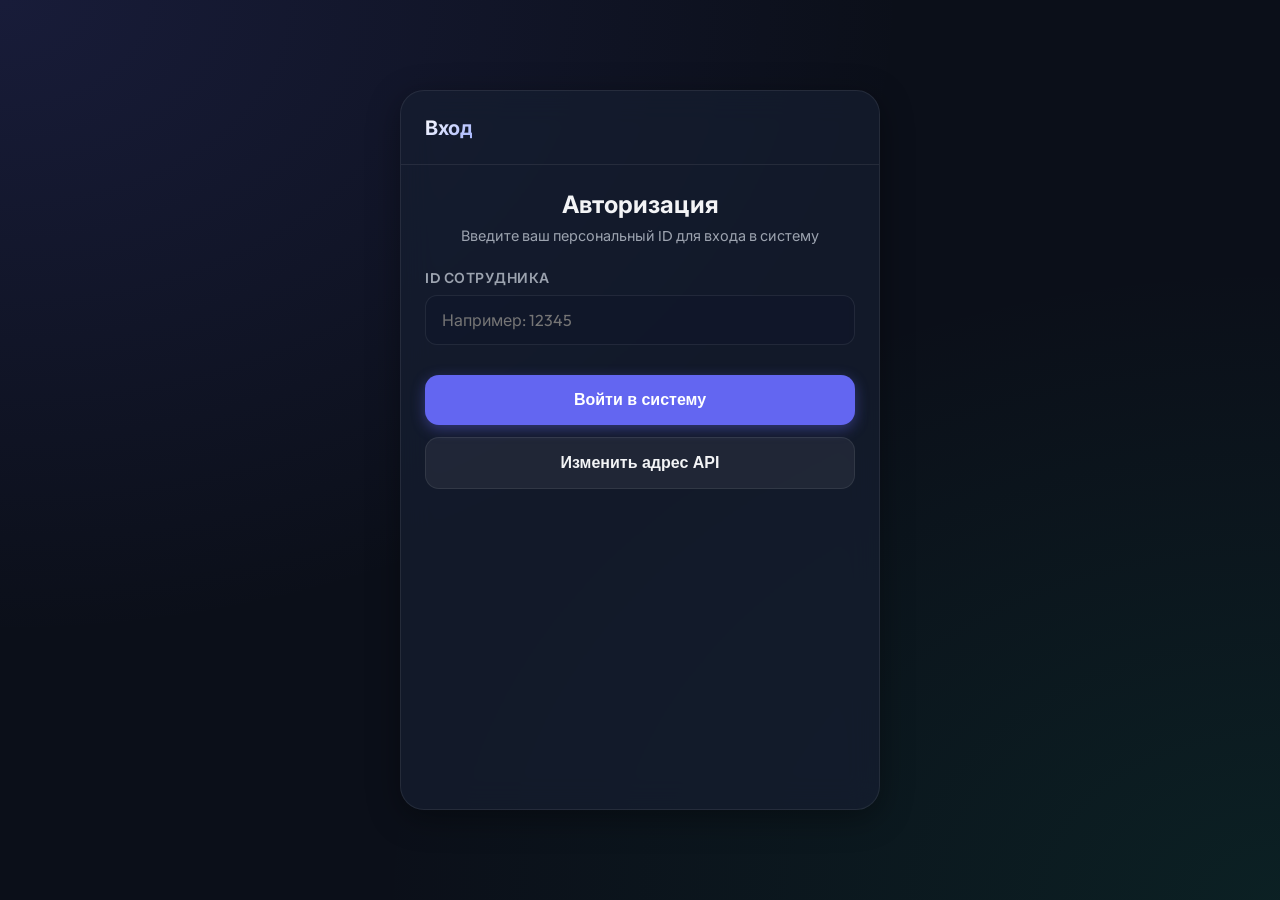
==== index.html @ 01153c2a "Auto update (2026-06-28 21:50:01)" ====
<!DOCTYPE html>
<html lang="ru">
<head>
  <meta charset="UTF-8">
  <meta name="viewport" content="width=device-width, initial-scale=1.0, maximum-scale=1.0, user-scalable=no">
  <title>Складской Поиск</title>
  
  <!-- Подключение Google Fonts для премиального вида -->
  <link rel="preconnect" href="https://fonts.googleapis.com">
  <link rel="preconnect" href="https://fonts.gstatic.com" crossorigin>
  <link href="https://fonts.googleapis.com/css2?family=Outfit:wght@400;600;700;800&family=Inter:wght@400;500;600;700&display=swap" rel="stylesheet">
  
  <!-- Стили -->
  <link rel="stylesheet" href="index.css">

  <!-- PWA Поддержка -->
  <link rel="manifest" href="manifest.json">
  <meta name="theme-color" content="#0b0f19">
  <meta name="apple-mobile-web-app-capable" content="yes">
  <meta name="apple-mobile-web-app-status-bar-style" content="black-translucent">
  <link rel="apple-touch-icon" href="icon-192.png">

  <script>
    if ('serviceWorker' in navigator) {
      window.addEventListener('load', () => {
        navigator.serviceWorker.register('sw.js')
          .then(reg => {
            console.log('Service Worker зарегистрирован', reg);
            reg.onupdatefound = () => {
              const installingWorker = reg.installing;
              installingWorker.onstatechange = () => {
                if (installingWorker.state === 'installed' && navigator.serviceWorker.controller) {
                  window.location.reload();
                }
              };
            };
          })
          .catch(err => console.error('Ошибка Service Worker', err));
      });

      let refreshing = false;
      navigator.serviceWorker.addEventListener('controllerchange', () => {
        if (!refreshing) {
          refreshing = true;
          window.location.reload();
        }
      });
    }
  </script>
</head>
<body>

  <div class="app-container">
    
    <!-- Заголовок приложения -->
    <header class="app-header">
      <div style="display: flex; align-items: center; gap: 8px;">
        <h1 class="app-title" id="appHeaderTitle">Складской Поиск</h1>
        <span id="demoBadge" class="demo-badge" style="display: none;">ДЕМО</span>
      </div>
      <div class="welcome-user" id="welcomeUser" style="display: none;"></div>
    </header>

    <!-- Лоадер/Ожидание -->
    <div class="loader-overlay" id="loaderOverlay" style="display: none;">
      <div class="spinner"></div>
      <div id="loaderText" style="font-weight: 600;">Загрузка данных...</div>
    </div>

    <!-- Всплывающее предупреждение -->
    <div class="alert-toast" id="alertToast">Ошибка штрихкода!</div>

    <!-- ЭКРАН 1: НАСТРОЙКИ (Ввод URL скрипта) -->
    <main class="screen active" id="screen-settings">
      <div style="text-align: center; margin-bottom: 24px;">
        <h2 style="font-size: 1.5rem; margin-bottom: 8px;">Настройка подключения</h2>
        <p style="color: var(--text-muted); font-size: 0.9rem;">Введите URL-адрес развернутого веб-приложения Google Apps Script</p>
      </div>

      <div class="form-group">
        <label class="form-label" for="scriptUrlInput">URL Google Apps Script</label>
        <input class="input-field" type="url" id="scriptUrlInput" placeholder="https://script.google.com/macros/s/.../exec">
      </div>

      <button class="btn" id="btnSaveSettings" style="margin-top: auto;">
        Подключиться и продолжить
      </button>
      <button class="btn btn-secondary" id="btnDemoMode" style="margin-top: 12px;">
        Войти в демо-режим
      </button>
      <button class="btn btn-secondary" id="btnClearCache" style="margin-top: 12px; background: rgba(244, 63, 94, 0.15); border-color: rgba(244, 63, 94, 0.3); color: var(--danger-color);">
        Сбросить кэш приложения
      </button>
    </main>

    <!-- ЭКРАН 2: ВХОД (Ввод ID сотрудника) -->
    <main class="screen" id="screen-login">
      <div style="text-align: center; margin-bottom: 24px;">
        <h2 style="font-size: 1.5rem; margin-bottom: 8px;">Авторизация</h2>
        <p style="color: var(--text-muted); font-size: 0.9rem;">Введите ваш персональный ID для входа в систему</p>
      </div>

      <div class="form-group">
        <label class="form-label" for="employeeIdInput">ID Сотрудника</label>
        <input class="input-field" type="text" id="employeeIdInput" placeholder="Например: 12345" pattern="[0-9]*" inputmode="numeric">
      </div>

      <button class="btn" id="btnLogin" style="margin-top: 10px;">
        Войти в систему
      </button>
      
      <button class="btn btn-secondary" id="btnBackToSettings" style="margin-top: 12px;">
        Изменить адрес API
      </button>
    </main>

    <!-- ЭКРАН 3: ВЫБОР СКЛАДА И ЭТАЖА -->
    <main class="screen" id="screen-select">
      <div style="margin-bottom: 20px; display: flex; justify-content: space-between; align-items: center;">
        <h2 style="font-size: 1.35rem; margin: 0;">Выберите зону работы</h2>
        <button id="btnRefreshTasks" class="btn-icon" style="background: rgba(255, 255, 255, 0.05); border: 1px solid var(--panel-border); color: var(--text-main); cursor: pointer; display: flex; align-items: center; justify-content: center; width: 38px; height: 38px; border-radius: 12px; transition: all 0.2s;" title="Обновить список задач">
          <svg width="18" height="18" viewBox="0 0 24 24" fill="none" stroke="currentColor" stroke-width="2.5" stroke-linecap="round" stroke-linejoin="round">
            <path d="M21.5 2v6h-6M21.34 15.57a10 10 0 1 1-.57-8.38l5.67-5.67"/>
          </svg>
        </button>
      </div>

      <div class="form-group">
        <label class="form-label">Склад</label>
        <div class="segmented-control" id="warehouseSelect">
          <button class="segment-btn active" data-value="Фулфилмент">Фулфилмент</button>
          <button class="segment-btn" data-value="Сергели">Сергели</button>
          <button class="segment-btn" data-value="Назначено мне">Назначено мне</button>
        </div>
      </div>

      <div class="form-group" style="flex-grow: 1;">
        <label class="form-label">Доступные этажи</label>
        <div class="grid-select" id="floorSelectGrid">
          <!-- Генерируется динамически -->
        </div>
        <div id="noTasksMessage" class="empty-state" style="display: none; padding: 20px 0;">
          <div class="empty-icon">✓</div>
          <div>Нет доступных задач для поиска на выбранном складе!</div>
        </div>
      </div>

      <div style="display: flex; flex-direction: column; gap: 10px; margin-top: auto;">
        <button class="btn" id="btnStartSearch" disabled>
          Начать поиск
        </button>
        <button class="btn btn-secondary" id="btnLogout">
          Сменить пользователя
        </button>
      </div>
    </main>

    <!-- ЭКРАН 4: ПОИСК ТОВАРА (ЗАДАЧА) -->
    <main class="screen" id="screen-task">
      <!-- Прогресс -->
      <div style="width: 100%; margin-bottom: 16px;">
        <div style="display: flex; justify-content: space-between; font-size: 0.85rem; color: var(--text-muted); font-weight: 600;">
          <span id="taskProgressLabel">Товар 0 из 0</span>
          <span id="taskPercentLabel">0%</span>
        </div>
        <div class="progress-container">
          <div class="progress-bar" id="taskProgressBar"></div>
        </div>
      </div>

      <!-- Карточка задачи -->
      <div class="task-card">
        <div class="task-cell-label">Ячейка для поиска</div>
        <div class="task-cell" id="taskCell">M1.83.52.5.1</div>

        <div class="task-details">
          <div class="task-info-block" style="grid-column: span 2;">
            <div class="info-title">Штрихкод (Шк)</div>
            <div style="display: flex; justify-content: space-between; align-items: center; margin-top: 6px; gap: 8px;">
              <div class="info-value" id="taskBarcode" style="font-family: monospace; font-size: 1.25rem; letter-spacing: 0.5px; cursor: pointer; margin: 0;" title="Нажмите для копирования">1000014251886</div>
              <button id="btnWmsInfo" class="wms-badge-btn">
                WMS Информация ↗
              </button>
            </div>
          </div>
          
          <div class="task-info-block">
            <div class="info-title">Надо найти</div>
            <div class="info-value" id="taskTargetQty">1 шт.</div>
          </div>
          
          <div class="task-info-block">
            <div class="info-title">Ячеек в Шк</div>
            <div class="info-value" id="taskCellsCount">1</div>
          </div>
        </div>
      </div>

      <!-- Блок ввода найденного количества -->
      <div style="display: flex; flex-direction: column; align-items: center; margin-bottom: 20px;">
        <div class="form-label" style="margin-bottom: 8px;">Найденное количество</div>
        <div class="quantity-control">
          <button class="qty-btn" id="btnQtyMinus">−</button>
          <span class="qty-value" id="qtyVal">1</span>
          <button class="qty-btn" id="btnQtyPlus">+</button>
        </div>
      </div>

      <!-- Действия -->
      <div class="actions-grid">
        <button class="btn btn-danger" id="btnNotFound">
          Не найден
        </button>
        <button class="btn btn-success" id="btnFound">
          Найдено
        </button>
        <button class="btn btn-secondary" id="btnSkipTask" style="grid-column: span 2; margin-top: 8px; padding: 12px;">
          Пропустить товар
        </button>
        <button class="btn btn-secondary" id="btnExitTask" style="grid-column: span 2; margin-top: 4px; padding: 12px; background: transparent; border: none;">
          Закончить и выйти
        </button>
      </div>
    </main>

    <!-- ЭКРАН 5: ВСЁ ГОТОВО -->
    <main class="screen" id="screen-done">
      <div class="empty-state" style="flex-grow: 1; padding: 40px 0;">
        <div class="empty-icon" style="font-size: 5rem; text-shadow: 0 0 20px var(--success-glow);">🎉</div>
        <h2 style="font-size: 1.75rem; font-weight: 800; margin-top: 10px;">Отличная работа!</h2>
        <p style="color: var(--text-muted); font-size: 1rem; max-width: 280px; line-height: 1.5; margin-bottom: 20px;">
          Все товары на выбранном этаже успешно проверены. Маршрут завершен!
        </p>
        <button class="btn" id="btnBackToSelect" style="width: 100%;">
          Выбрать другую зону
        </button>
      </div>
    </main>

  </div>

  <!-- МОДАЛЬНОЕ ОКНО ПОДТВЕРЖДЕНИЯ -->
  <div class="modal-overlay" id="confirmModal" style="display: none;">
    <div class="modal-card">
      <h3 class="modal-title">Подтверждение</h3>
      <p class="modal-text" id="confirmModalText">Вы действительно хотите подтвердить результат?</p>
      <div class="modal-actions">
        <button class="btn btn-secondary" id="btnConfirmCancel" style="padding: 10px 0; font-size: 0.95rem; margin: 0;">Отмена</button>
        <button class="btn btn-success" id="btnConfirmYes" style="padding: 10px 0; font-size: 0.95rem; margin: 0;">Да, подтверждаю</button>
      </div>
    </div>
  </div>

  <!-- Логика работы приложения -->
  <script src="app.js"></script>
</body>
</html>
---- index.css ----
/* index.css - Премиальный дизайн-код для приложения складского поиска */

:root {
  --bg-color: #0b0f19;
  --panel-bg: rgba(22, 30, 49, 0.7);
  --panel-border: rgba(255, 255, 255, 0.08);
  --accent-color: #6366f1;
  --accent-glow: rgba(99, 102, 241, 0.4);
  --success-color: #10b981;
  --success-glow: rgba(16, 185, 129, 0.3);
  --danger-color: #f43f5e;
  --danger-glow: rgba(244, 63, 94, 0.3);
  --warning-color: #f59e0b;
  --text-main: #f3f4f6;
  --text-muted: #9ca3af;
  --card-shadow: 0 8px 32px 0 rgba(0, 0, 0, 0.37);
  --font-family: 'Outfit', 'Inter', -apple-system, BlinkMacSystemFont, "Segoe UI", Roboto, Helvetica, Arial, sans-serif;
}

* {
  box-sizing: border-box;
  margin: 0;
  padding: 0;
  -webkit-tap-highlight-color: transparent;
}

body {
  background-color: var(--bg-color);
  color: var(--text-main);
  font-family: var(--font-family);
  min-height: 100vh;
  display: flex;
  flex-direction: column;
  justify-content: center;
  align-items: center;
  overflow-x: hidden;
  padding: 16px;
  background-image: 
    radial-gradient(at 0% 0%, rgba(99, 102, 241, 0.15) 0px, transparent 50%),
    radial-gradient(at 100% 100%, rgba(16, 185, 129, 0.1) 0px, transparent 50%);
}

/* Контейнер приложения */
.app-container {
  width: 100%;
  max-width: 480px;
  min-height: 80vh;
  background: var(--panel-bg);
  backdrop-filter: blur(16px);
  -webkit-backdrop-filter: blur(16px);
  border: 1px solid var(--panel-border);
  border-radius: 24px;
  box-shadow: var(--card-shadow);
  display: flex;
  flex-direction: column;
  position: relative;
  overflow: hidden;
}

/* Заголовки */
.app-header {
  padding: 24px;
  border-bottom: 1px solid var(--panel-border);
  display: flex;
  align-items: center;
  justify-content: space-between;
}

.app-title {
  font-size: 1.25rem;
  font-weight: 700;
  letter-spacing: -0.5px;
  background: linear-gradient(135deg, #fff 0%, #a5b4fc 100%);
  -webkit-background-clip: text;
  -webkit-text-fill-color: transparent;
}

/* Экраны */
.screen {
  display: none;
  flex-direction: column;
  flex-grow: 1;
  padding: 24px;
  animation: fadeIn 0.4s cubic-bezier(0.16, 1, 0.3, 1);
}

.screen.active {
  display: flex;
}

@keyframes fadeIn {
  from { opacity: 0; transform: translateY(12px); }
  to { opacity: 1; transform: translateY(0); }
}

/* Формы и поля ввода */
.form-group {
  margin-bottom: 20px;
  display: flex;
  flex-direction: column;
}

.form-label {
  font-size: 0.875rem;
  font-weight: 600;
  color: var(--text-muted);
  margin-bottom: 8px;
  text-transform: uppercase;
  letter-spacing: 0.5px;
}

.input-field {
  background: rgba(15, 23, 42, 0.6);
  border: 1px solid var(--panel-border);
  color: #fff;
  padding: 14px 16px;
  border-radius: 12px;
  font-size: 1rem;
  font-family: inherit;
  transition: all 0.2s ease;
  outline: none;
}

.input-field:focus {
  border-color: var(--accent-color);
  box-shadow: 0 0 0 3px var(--accent-glow);
}

/* Кнопки */
.btn {
  background: var(--accent-color);
  color: #fff;
  border: none;
  padding: 16px 24px;
  border-radius: 14px;
  font-size: 1rem;
  font-weight: 700;
  cursor: pointer;
  transition: all 0.25s cubic-bezier(0.4, 0, 0.2, 1);
  display: flex;
  align-items: center;
  justify-content: center;
  gap: 10px;
  box-shadow: 0 4px 14px 0 var(--accent-glow);
}

.btn:hover {
  transform: translateY(-2px);
  box-shadow: 0 6px 20px 0 var(--accent-glow);
  filter: brightness(1.1);
}

.btn:active {
  transform: translateY(0);
}

.btn-success {
  background: var(--success-color);
  box-shadow: 0 4px 14px 0 var(--success-glow);
}
.btn-success:hover {
  box-shadow: 0 6px 20px 0 var(--success-glow);
}

.btn-danger {
  background: var(--danger-color);
  box-shadow: 0 4px 14px 0 var(--danger-glow);
}
.btn-danger:hover {
  box-shadow: 0 6px 20px 0 var(--danger-glow);
}

.btn-secondary {
  background: rgba(255, 255, 255, 0.06);
  border: 1px solid var(--panel-border);
  color: var(--text-main);
  box-shadow: none;
}
.btn-secondary:hover {
  background: rgba(255, 255, 255, 0.1);
  box-shadow: none;
}

.btn-disabled, .btn:disabled {
  opacity: 0.5;
  cursor: not-allowed;
  transform: none !important;
  box-shadow: none !important;
}

/* Кнопки переключения выбора складов/этажей */
.segmented-control {
  display: grid;
  grid-template-columns: repeat(3, 1fr);
  gap: 4px;
  background: rgba(15, 23, 42, 0.5);
  padding: 4px;
  border-radius: 14px;
  border: 1px solid var(--panel-border);
  margin-bottom: 20px;
}

.segment-btn {
  background: transparent;
  color: var(--text-muted);
  border: none;
  padding: 10px 2px;
  border-radius: 10px;
  font-size: 0.8rem;
  font-weight: 700;
  cursor: pointer;
  transition: all 0.2s ease;
  white-space: nowrap;
  overflow: hidden;
  text-overflow: ellipsis;
  text-align: center;
}

.segment-btn.active {
  background: var(--accent-color);
  color: #fff;
  box-shadow: 0 4px 12px rgba(99, 102, 241, 0.3);
}

/* Сетка для этажей (может быть больше 2 колонок) */
.grid-select {
  display: grid;
  grid-template-columns: repeat(auto-fill, minmax(80px, 1fr));
  gap: 8px;
  margin-bottom: 20px;
}

.grid-btn {
  background: rgba(255, 255, 255, 0.05);
  border: 1px solid var(--panel-border);
  color: var(--text-main);
  padding: 14px 10px;
  border-radius: 12px;
  font-weight: 600;
  cursor: pointer;
  transition: all 0.2s ease;
  text-align: center;
}

.grid-btn.active {
  background: var(--accent-color);
  border-color: var(--accent-color);
  box-shadow: 0 4px 12px var(--accent-glow);
}

/* Карточка задачи */
.task-card {
  background: rgba(15, 23, 42, 0.4);
  border: 1px solid var(--panel-border);
  border-radius: 20px;
  padding: 24px;
  margin-bottom: 24px;
  display: flex;
  flex-direction: column;
  align-items: center;
  text-align: center;
  box-shadow: inset 0 2px 4px rgba(0,0,0,0.2);
}

.task-cell-label {
  font-size: 0.875rem;
  font-weight: 700;
  color: var(--accent-color);
  text-transform: uppercase;
  letter-spacing: 1px;
  margin-bottom: 4px;
}

.task-cell {
  font-size: 2.25rem;
  font-weight: 800;
  color: #fff;
  letter-spacing: -0.5px;
  margin-bottom: 20px;
  word-break: break-all;
  text-shadow: 0 0 15px var(--accent-glow);
}

.task-details {
  width: 100%;
  display: grid;
  grid-template-columns: 1fr 1fr;
  gap: 16px;
  margin-bottom: 20px;
  text-align: left;
}

.task-info-block {
  background: rgba(255, 255, 255, 0.03);
  padding: 12px;
  border-radius: 10px;
  border: 1px solid rgba(255,255,255,0.03);
}

.info-title {
  font-size: 0.75rem;
  color: var(--text-muted);
  text-transform: uppercase;
  margin-bottom: 4px;
}

.info-value {
  font-size: 1.1rem;
  font-weight: 700;
  color: #fff;
}

/* Количество с кнопками +/- */
.quantity-control {
  display: flex;
  align-items: center;
  justify-content: center;
  gap: 16px;
  margin-bottom: 24px;
  width: 100%;
}

.qty-btn {
  background: rgba(255, 255, 255, 0.06);
  border: 1px solid var(--panel-border);
  color: #fff;
  width: 56px;
  height: 56px;
  border-radius: 18px;
  font-size: 1.5rem;
  font-weight: bold;
  cursor: pointer;
  display: flex;
  align-items: center;
  justify-content: center;
  transition: all 0.15s ease;
}

.qty-btn:active {
  background: var(--accent-color);
  transform: scale(0.95);
}

.qty-value {
  font-size: 2.25rem;
  font-weight: 800;
  min-width: 60px;
  text-align: center;
}

/* Панель кнопок действий */
.actions-grid {
  display: grid;
  grid-template-columns: 1fr 1fr;
  gap: 12px;
  margin-top: auto;
}

/* Сканер штрихкода */
.scanner-overlay {
  position: absolute;
  top: 0;
  left: 0;
  width: 100%;
  height: 100%;
  background: #000;
  z-index: 100;
  display: none;
  flex-direction: column;
}

.scanner-overlay.active {
  display: flex;
}

.scanner-header {
  padding: 16px;
  display: flex;
  justify-content: space-between;
  align-items: center;
  background: rgba(11, 15, 25, 0.8);
  position: absolute;
  top: 0;
  width: 100%;
  z-index: 101;
}

#interactive {
  width: 100%;
  height: 100%;
  object-fit: cover;
}

.scanner-laser {
  position: absolute;
  top: 50%;
  left: 5%;
  width: 90%;
  height: 2px;
  background-color: var(--danger-color);
  box-shadow: 0 0 8px var(--danger-color);
  z-index: 99;
  animation: scanLaser 2s infinite ease-in-out;
}

@keyframes scanLaser {
  0% { top: 30%; }
  50% { top: 70%; }
  100% { top: 30%; }
}

/* Уведомления/Плашки */
.alert-toast {
  position: absolute;
  top: 24px;
  left: 24px;
  right: 24px;
  padding: 16px;
  border-radius: 12px;
  background: rgba(244, 63, 94, 0.95);
  color: white;
  z-index: 1000;
  box-shadow: 0 10px 25px rgba(0,0,0,0.5);
  display: none;
  animation: slideDown 0.3s cubic-bezier(0.175, 0.885, 0.32, 1.275);
}

@keyframes slideDown {
  from { transform: translateY(-100px); opacity: 0; }
  to { transform: translateY(0); opacity: 1; }
}

/* Прогрессбар */
.progress-container {
  width: 100%;
  background: rgba(255, 255, 255, 0.05);
  border-radius: 10px;
  height: 8px;
  margin-top: 10px;
  overflow: hidden;
  border: 1px solid var(--panel-border);
}

.progress-bar {
  height: 100%;
  background: linear-gradient(90deg, var(--accent-color) 0%, var(--success-color) 100%);
  width: 0%;
  transition: width 0.3s ease;
}

/* Лоадер */
.loader-overlay {
  position: absolute;
  top: 0;
  left: 0;
  right: 0;
  bottom: 0;
  background: rgba(11, 15, 25, 0.85);
  z-index: 50;
  display: flex;
  flex-direction: column;
  justify-content: center;
  align-items: center;
  gap: 16px;
}

.spinner {
  width: 48px;
  height: 48px;
  border: 4px solid rgba(99, 102, 241, 0.1);
  border-left-color: var(--accent-color);
  border-radius: 50%;
  animation: spin 1s linear infinite;
}

@keyframes spin {
  to { transform: rotate(360deg); }
}

/* Прочее */
.welcome-user {
  font-size: 0.95rem;
  color: var(--text-muted);
  font-weight: 500;
  text-align: right;
}

.link-btn {
  color: var(--accent-color);
  text-decoration: none;
  font-weight: 600;
  display: inline-flex;
  align-items: center;
  gap: 4px;
}

.link-btn:hover {
  text-decoration: underline;
}

/* Ссылка на заявку */
.ticket-link-container {
  margin-top: 8px;
  font-size: 0.85rem;
}

/* Информационное сообщение о пустом списке */
.empty-state {
  display: flex;
  flex-direction: column;
  align-items: center;
  justify-content: center;
  text-align: center;
  flex-grow: 1;
  gap: 16px;
  color: var(--text-muted);
}

.empty-icon {
  font-size: 3rem;
  color: var(--accent-color);
  opacity: 0.6;
}

/* Индикатор демо-режима */
.demo-badge {
  background: linear-gradient(135deg, var(--warning-color) 0%, #d97706 100%);
  color: #0b0f19;
  font-size: 0.65rem;
  font-weight: 800;
  padding: 2px 6px;
  border-radius: 6px;
  text-transform: uppercase;
  letter-spacing: 0.5px;
  box-shadow: 0 0 10px rgba(245, 158, 11, 0.3);
  display: inline-block;
  margin-left: 8px;
  vertical-align: middle;
}

/* Стили для заблокированных этажей */
.grid-btn.locked {
  background: rgba(244, 63, 94, 0.06) !important;
  border-color: rgba(244, 63, 94, 0.25) !important;
  cursor: not-allowed !important;
  opacity: 0.85;
  box-shadow: none !important;
  transform: none !important;
}

/* Кнопка обновления */
.btn-icon:hover {
  background: rgba(255, 255, 255, 0.12) !important;
  color: var(--accent-color) !important;
  transform: scale(1.05);
}

.btn-icon:active {
  transform: scale(0.95);
}

/* Модальное окно подтверждения */
.modal-overlay {
  position: fixed;
  top: 0;
  left: 0;
  width: 100%;
  height: 100%;
  background: rgba(11, 15, 25, 0.85);
  backdrop-filter: blur(8px);
  -webkit-backdrop-filter: blur(8px);
  display: flex;
  justify-content: center;
  align-items: center;
  z-index: 1000;
  padding: 24px;
  animation: fadeIn 0.25s ease;
}

.modal-card {
  background: #111827;
  border: 1px solid var(--panel-border);
  border-radius: 20px;
  padding: 24px;
  width: 100%;
  max-width: 380px;
  box-shadow: var(--card-shadow);
  text-align: center;
  animation: slideUp 0.3s cubic-bezier(0.16, 1, 0.3, 1);
}

.modal-title {
  font-size: 1.2rem;
  font-weight: 700;
  margin-bottom: 12px;
  color: #fff;
}

.modal-text {
  font-size: 0.95rem;
  color: var(--text-muted);
  line-height: 1.5;
  margin-bottom: 24px;
}

.modal-actions {
  display: grid;
  grid-template-columns: 1fr 1.2fr;
  gap: 12px;
}

@keyframes slideUp {
  from { opacity: 0; transform: translateY(20px) scale(0.95); }
  to { opacity: 1; transform: translateY(0) scale(1); }
}

/* Кнопка-бейдж WMS Информация */
.wms-badge-btn {
  background: rgba(99, 102, 241, 0.15) !important;
  border: 1px solid rgba(99, 102, 241, 0.3) !important;
  color: #a5b4fc !important;
  font-size: 0.72rem !important;
  font-weight: 600 !important;
  padding: 4px 10px !important;
  border-radius: 8px !important;
  cursor: pointer !important;
  white-space: nowrap !important;
  transition: all 0.2s ease !important;
  display: inline-flex !important;
  align-items: center !important;
  gap: 4px !important;
  margin: 0 !important;
}

.wms-badge-btn:hover {
  background: rgba(99, 102, 241, 0.25) !important;
  border-color: rgba(99, 102, 241, 0.5) !important;
  color: #fff !important;
}

.wms-badge-btn:active {
  transform: scale(0.95) !important;
}
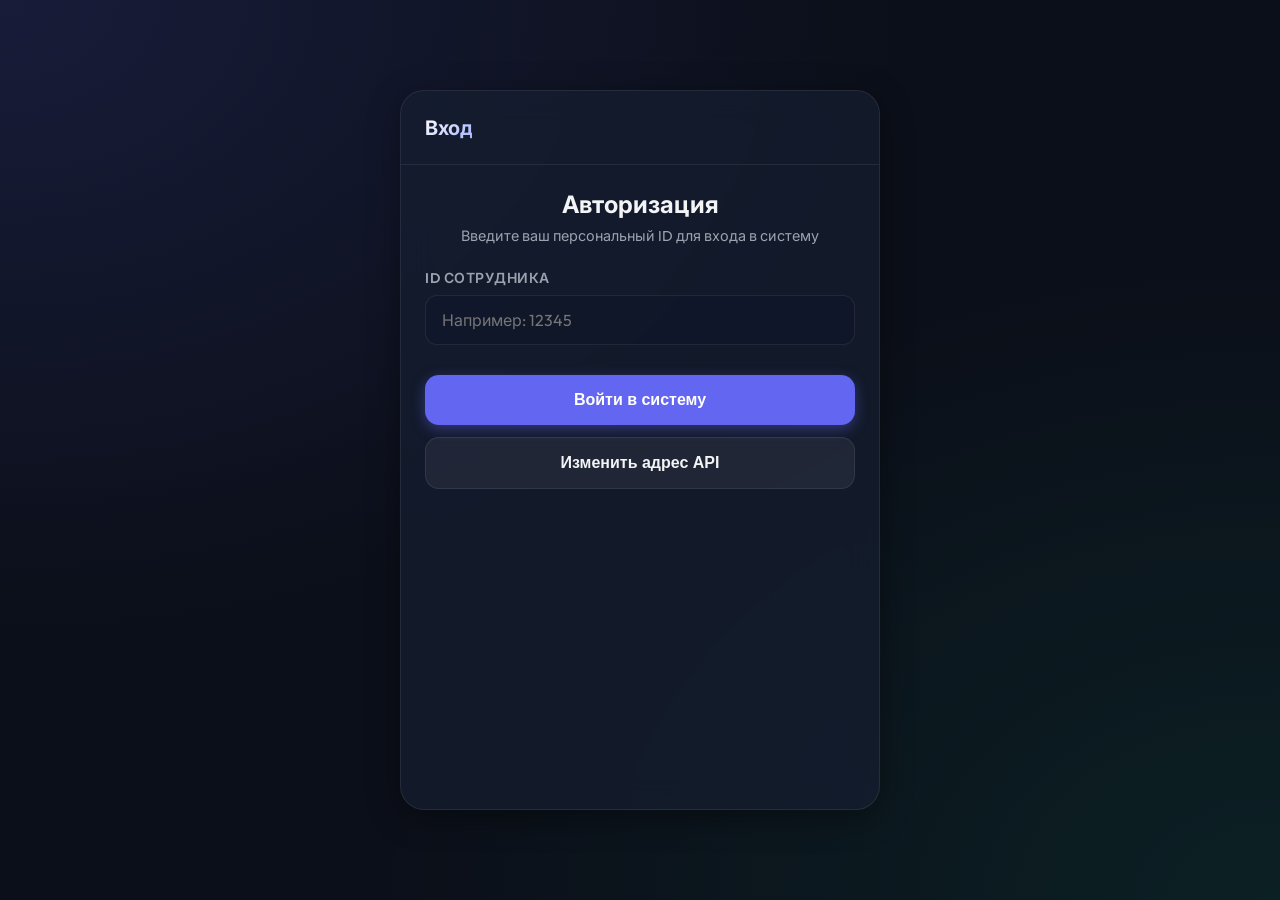
==== commit 88527c17: "Auto update (2026-06-29 08:38:30)" ====
--- a/index.html
+++ b/index.html
@@ -128,9 +128,9 @@
       <div class="form-group">
         <label class="form-label">Склад</label>
         <div class="segmented-control" id="warehouseSelect">
-          <button class="segment-btn active" data-value="Фулфилмент">Фулфилмент</button>
-          <button class="segment-btn" data-value="Сергели">Сергели</button>
-          <button class="segment-btn" data-value="Назначено мне">Назначено мне</button>
+          <button class="segment-btn active" data-value="Фулфилмент" id="tabFulfillment">Фулфилмент (0)</button>
+          <button class="segment-btn" data-value="Сергели" id="tabSergeli">Сергели (0)</button>
+          <button class="segment-btn" data-value="Назначено мне" id="tabPersonal">На мне (0)</button>
         </div>
       </div>
 
@@ -177,9 +177,9 @@
           <div class="task-info-block" style="grid-column: span 2;">
             <div class="info-title">Штрихкод (Шк)</div>
             <div style="display: flex; justify-content: space-between; align-items: center; margin-top: 6px; gap: 8px;">
-              <div class="info-value" id="taskBarcode" style="font-family: monospace; font-size: 1.25rem; letter-spacing: 0.5px; cursor: pointer; margin: 0;" title="Нажмите для копирования">1000014251886</div>
+              <div class="info-value" id="taskBarcode" style="font-family: monospace; font-size: 1.15rem; letter-spacing: 0.5px; cursor: pointer; margin: 0;" title="Нажмите для копирования">1000014251886</div>
               <button id="btnWmsInfo" class="wms-badge-btn">
-                WMS Информация ↗
+                WMS Инфо ↗
               </button>
             </div>
           </div>
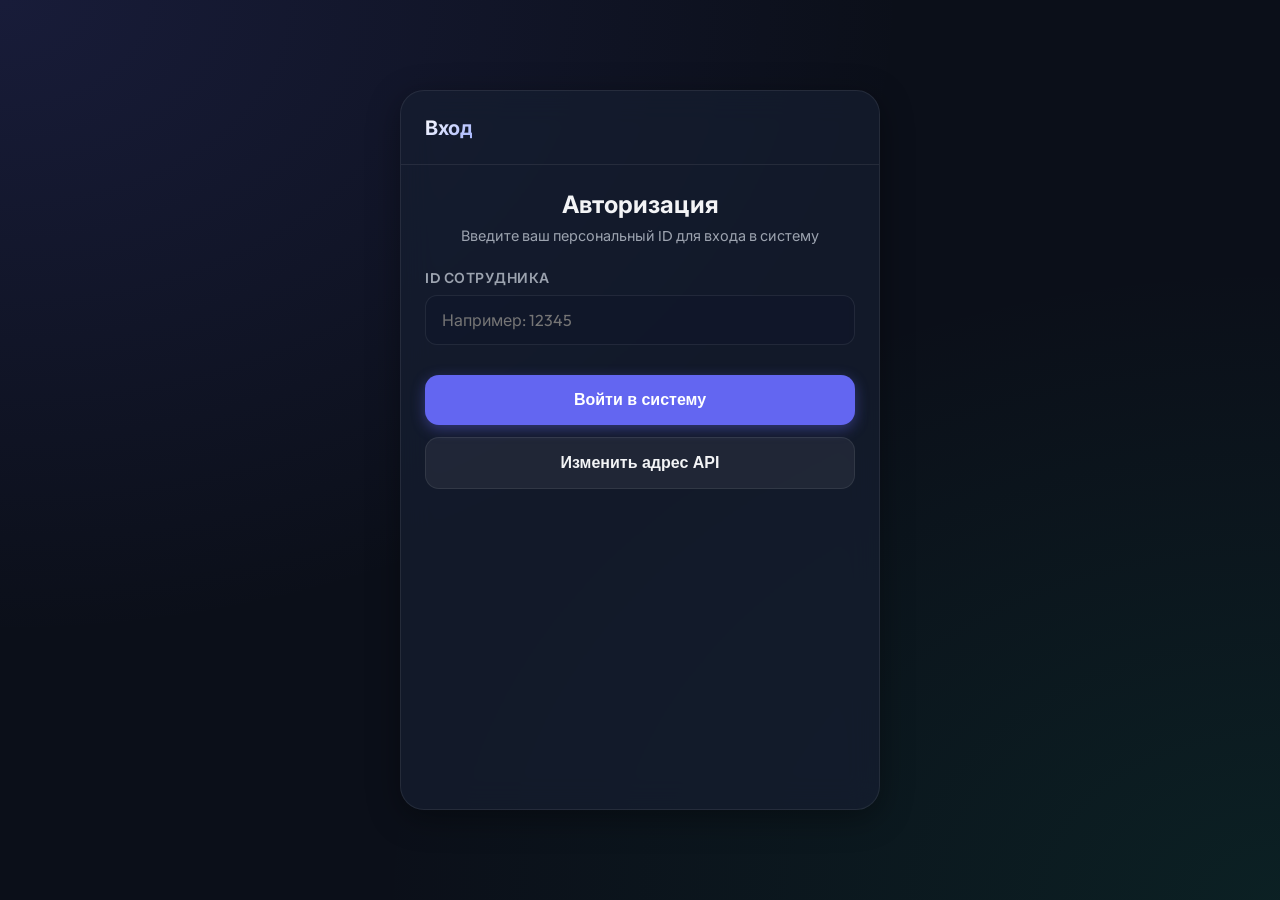
==== commit 73f8fa31: "Auto update (2026-06-29 08:45:32)" ====
--- a/index.html
+++ b/index.html
@@ -176,8 +176,8 @@
         <div class="task-details">
           <div class="task-info-block" style="grid-column: span 2;">
             <div class="info-title">Штрихкод (Шк)</div>
-            <div style="display: flex; justify-content: space-between; align-items: center; margin-top: 6px; gap: 8px;">
-              <div class="info-value" id="taskBarcode" style="font-family: monospace; font-size: 1.15rem; letter-spacing: 0.5px; cursor: pointer; margin: 0;" title="Нажмите для копирования">1000014251886</div>
+            <div class="barcode-row">
+              <div class="info-value" id="taskBarcode" style="font-family: monospace; font-size: 1.15rem; letter-spacing: 0.5px; cursor: pointer; margin: 0; flex-shrink: 0;" title="Нажмите для копирования">1000014251886</div>
               <button id="btnWmsInfo" class="wms-badge-btn">
                 WMS Инфо ↗
               </button>
--- a/index.css
+++ b/index.css
@@ -642,4 +642,15 @@
   transform: scale(0.95) !important;
 }
 
-
+/* Строка штрихкода с поддержкой переноса (адаптивная) */
+.barcode-row {
+  display: flex;
+  justify-content: space-between;
+  align-items: center;
+  flex-wrap: wrap;
+  gap: 8px 12px;
+  margin-top: 6px;
+  width: 100%;
+}
+
+
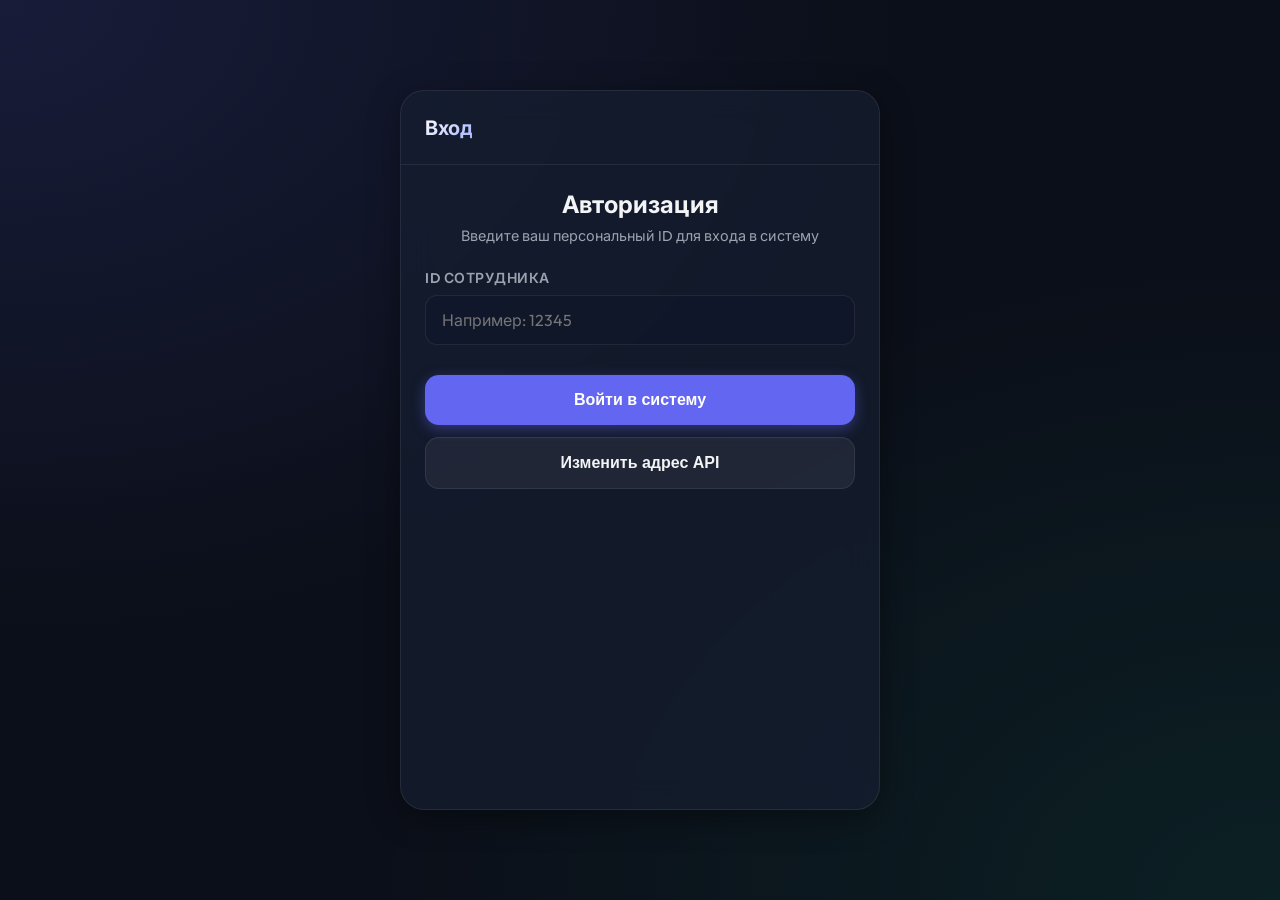
==== commit e00c7166: "Auto update (2026-07-09 23:54:26)" ====
--- a/index.html
+++ b/index.html
@@ -11,7 +11,7 @@
   <link href="https://fonts.googleapis.com/css2?family=Outfit:wght@400;600;700;800&family=Inter:wght@400;500;600;700&display=swap" rel="stylesheet">
   
   <!-- Стили -->
-  <link rel="stylesheet" href="index.css">
+  <link rel="stylesheet" href="index.css?v=11.0.0">
 
   <!-- PWA Поддержка -->
   <link rel="manifest" href="manifest.json">
@@ -172,6 +172,13 @@
       <div class="task-card">
         <div class="task-cell-label">Ячейка для поиска</div>
         <div class="task-cell" id="taskCell">M1.83.52.5.1</div>
+
+        <!-- Кнопка перехода на Uzum -->
+        <a href="#" target="_blank" id="productLink" class="product-link-btn" style="display: none;">
+          <span class="product-link-icon">🛍️</span>
+          <span class="product-link-text">Показать товар на Uzum.uz</span>
+          <span class="product-link-arrow">↗</span>
+        </a>
 
         <div class="task-details">
           <div class="task-info-block" style="grid-column: span 2;">
@@ -252,6 +259,6 @@
   </div>
 
   <!-- Логика работы приложения -->
-  <script src="app.js"></script>
+  <script src="app.js?v=11.0.0"></script>
 </body>
 </html>
--- a/index.css
+++ b/index.css
@@ -653,4 +653,54 @@
   width: 100%;
 }
 
-
+/* Кнопка перехода на Uzum */
+.product-link-btn {
+  display: flex;
+  align-items: center;
+  justify-content: space-between;
+  background: linear-gradient(135deg, rgba(99, 102, 241, 0.15) 0%, rgba(139, 92, 246, 0.15) 100%);
+  border: 1px solid rgba(99, 102, 241, 0.3);
+  border-radius: 12px;
+  padding: 14px 20px;
+  width: 100%;
+  text-decoration: none;
+  color: #fff;
+  margin-bottom: 20px;
+  box-sizing: border-box;
+  transition: all 0.25s cubic-bezier(0.4, 0, 0.2, 1);
+  font-weight: 500;
+  font-size: 0.95rem;
+}
+
+.product-link-btn:hover {
+  background: linear-gradient(135deg, rgba(99, 102, 241, 0.25) 0%, rgba(139, 92, 246, 0.25) 100%);
+  border-color: rgba(99, 102, 241, 0.6);
+  box-shadow: 0 4px 15px rgba(99, 102, 241, 0.2);
+  transform: translateY(-2px);
+}
+
+.product-link-btn:active {
+  transform: translateY(0);
+}
+
+.product-link-icon {
+  font-size: 1.2rem;
+  margin-right: 10px;
+}
+
+.product-link-text {
+  flex-grow: 1;
+  text-align: left;
+}
+
+.product-link-arrow {
+  font-size: 1.1rem;
+  opacity: 0.8;
+  transition: transform 0.2s ease;
+}
+
+.product-link-btn:hover .product-link-arrow {
+  transform: translate(2px, -2px);
+}
+
+
